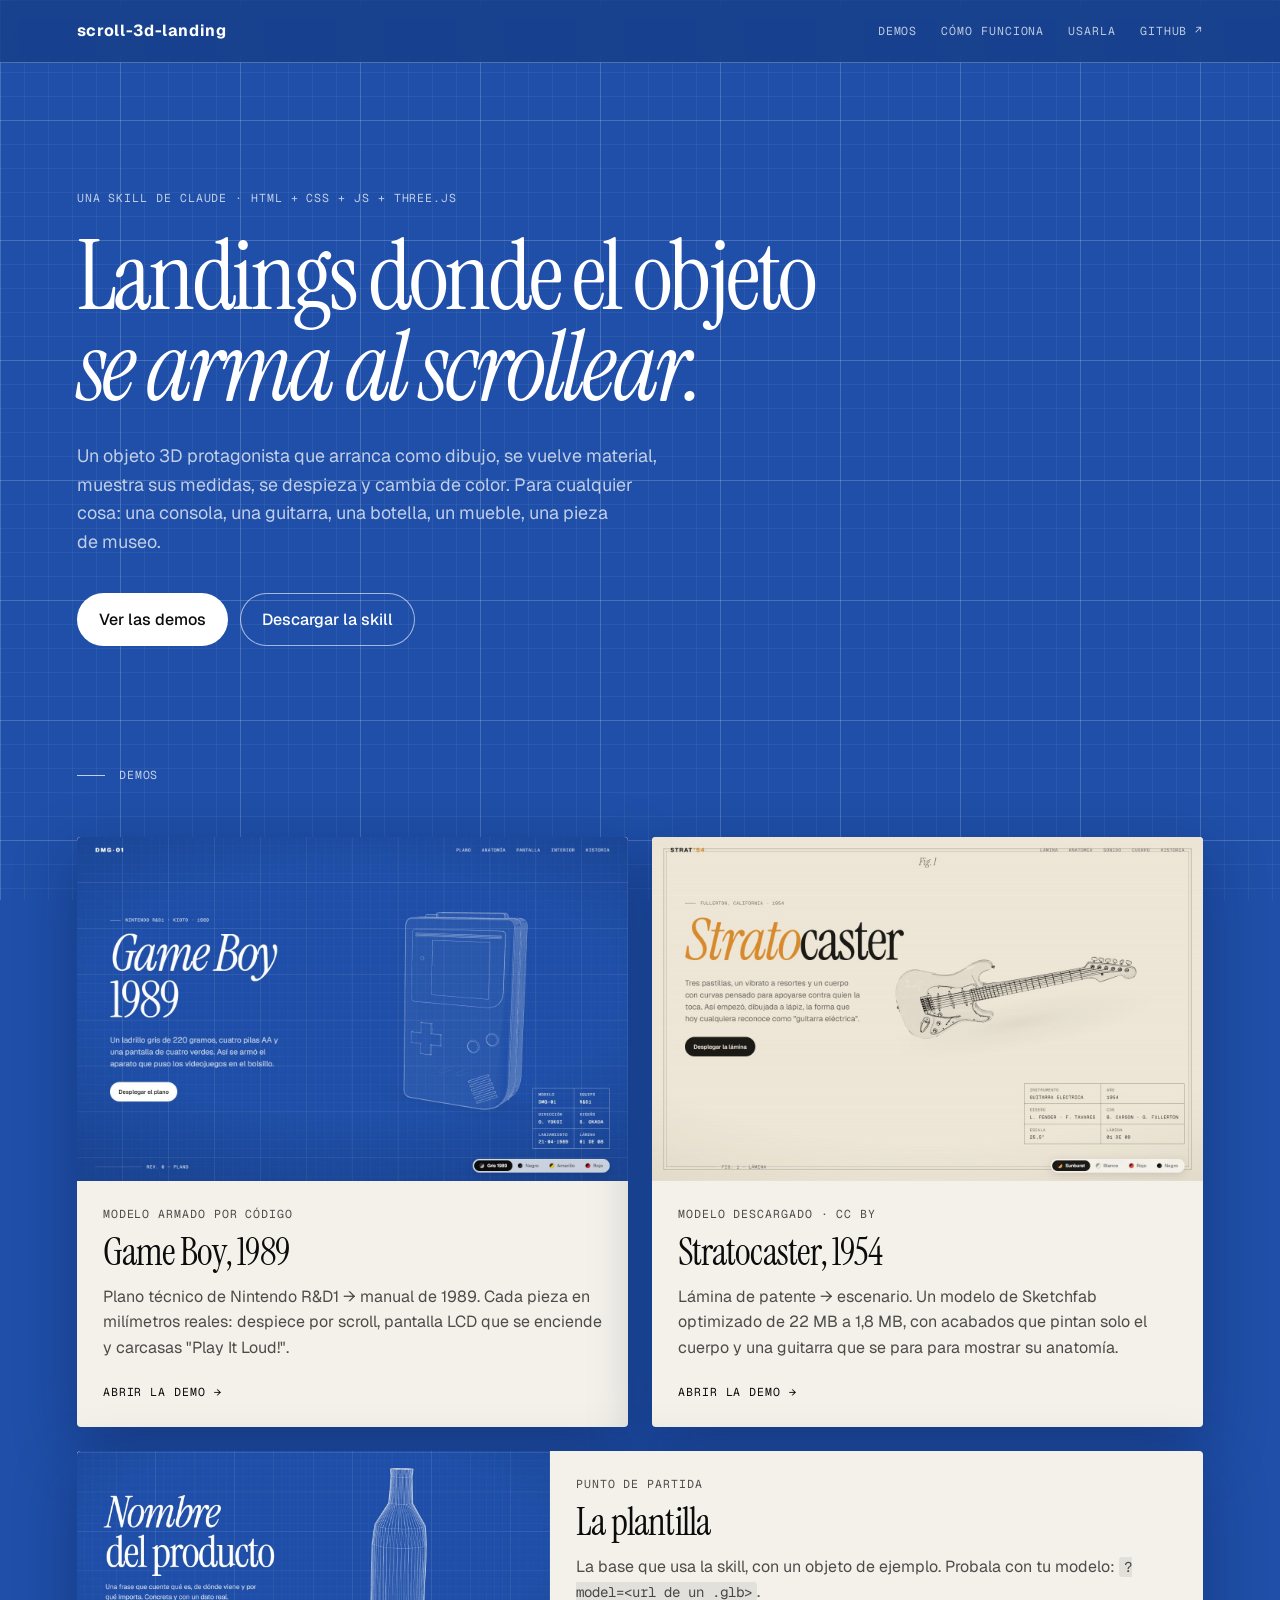
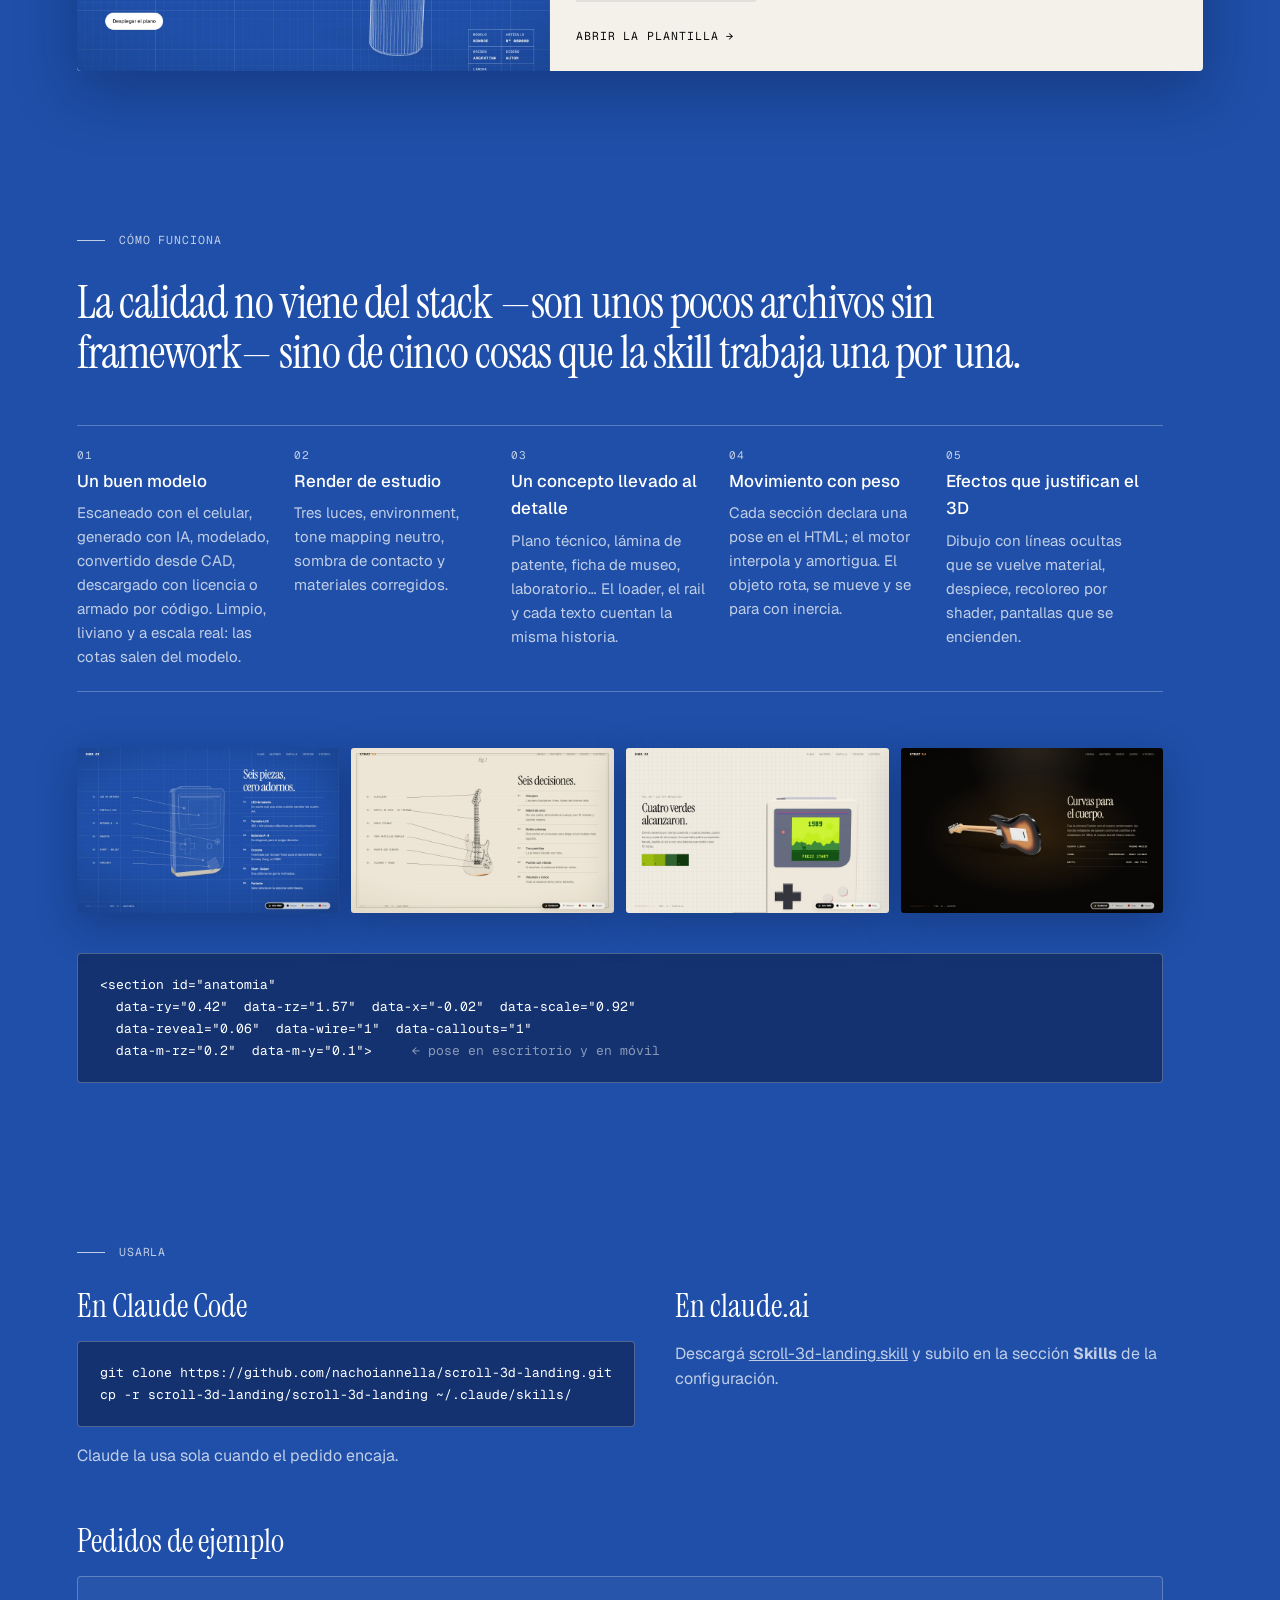
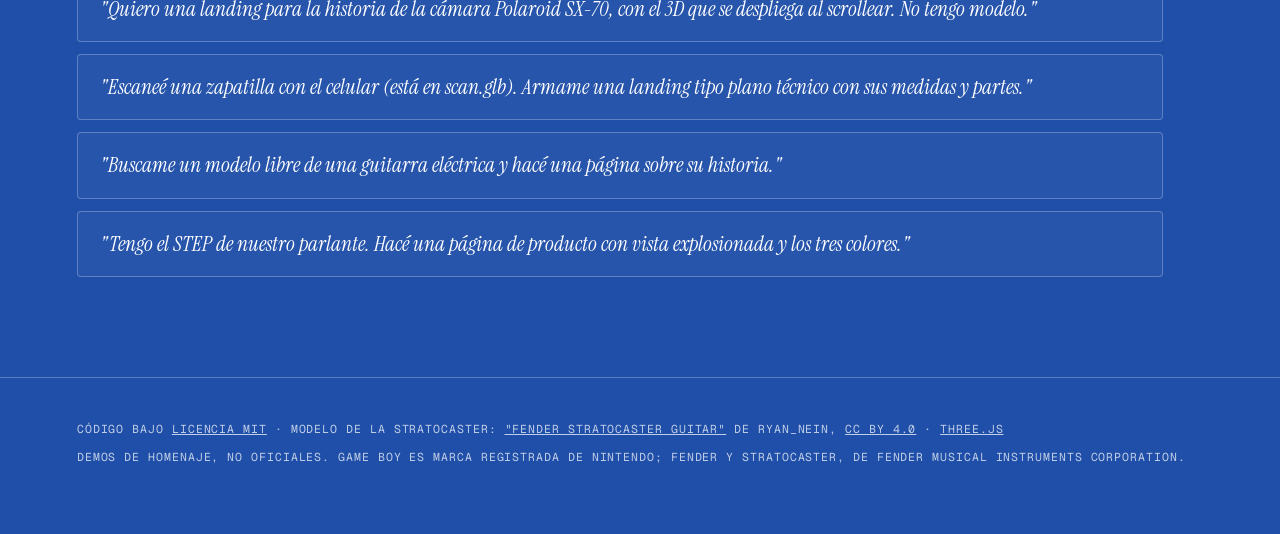
==== index.html @ 737b7b7c "scroll-3d-landing: Claude skill for scroll-driven 3D landing pages - Skill (SKILL.md + references): " ====
<!doctype html>
<html lang="es">
<head>
  <meta charset="utf-8" />
  <meta name="viewport" content="width=device-width, initial-scale=1" />
  <title>scroll-3d-landing — una skill de Claude para landings 3D</title>
  <meta name="description" content="Una skill de Claude para crear landing pages con un objeto 3D protagonista que se arma, se revela y se despieza al scrollear. Demos: Game Boy y Stratocaster." />
  <meta property="og:title" content="scroll-3d-landing" />
  <meta property="og:description" content="Landings con un objeto 3D protagonista, hechas con Claude. Demos: Game Boy (1989) y Stratocaster (1954)." />
  <meta property="og:image" content="https://nachoiannella.github.io/scroll-3d-landing/img/strat-lamina.jpg" />
  <meta name="twitter:card" content="summary_large_image" />
  <link rel="preconnect" href="https://fonts.googleapis.com" />
  <link rel="preconnect" href="https://fonts.gstatic.com" crossorigin />
  <link rel="stylesheet" href="https://fonts.googleapis.com/css2?family=Geist:wght@300..800&family=Geist+Mono:wght@400;500&family=Instrument+Serif:ital@0;1&display=swap" />
  <link rel="stylesheet" href="home.css" />
</head>
<body>
  <header class="nav">
    <a class="brand" href="#top">scroll-3d-landing</a>
    <nav class="mono">
      <a href="#demos">Demos</a>
      <a href="#como">Cómo funciona</a>
      <a href="#usar">Usarla</a>
      <a href="https://github.com/nachoiannella/scroll-3d-landing">GitHub ↗</a>
    </nav>
  </header>

  <main id="top">
    <section class="hero">
      <p class="kicker mono">Una skill de Claude · HTML + CSS + JS + Three.js</p>
      <h1>Landings donde el objeto<br /><em>se arma al scrollear.</em></h1>
      <p class="lede">Un objeto 3D protagonista que arranca como dibujo, se vuelve material, muestra sus medidas, se despieza y cambia de color. Para cualquier cosa: una consola, una guitarra, una botella, un mueble, una pieza de museo.</p>
      <div class="cta">
        <a class="btn" href="#demos">Ver las demos</a>
        <a class="btn btn--ghost" href="scroll-3d-landing.skill" download>Descargar la skill</a>
      </div>
    </section>

    <section id="demos" class="demos">
      <h2 class="label mono">Demos</h2>
      <a class="demo" href="demos/gameboy/">
        <div class="demo__img"><img src="img/gb-plano.jpg" alt="Game Boy dibujado como plano técnico sobre cuadrícula azul" loading="lazy" /><img class="demo__alt" src="img/gb-despiece.jpg" alt="" loading="lazy" /></div>
        <div class="demo__body">
          <p class="mono demo__tag">Modelo armado por código</p>
          <h3>Game Boy, 1989</h3>
          <p>Plano técnico de Nintendo R&amp;D1 → manual de 1989. Cada pieza en milímetros reales: despiece por scroll, pantalla LCD que se enciende y carcasas "Play It Loud!".</p>
          <span class="mono demo__go">Abrir la demo →</span>
        </div>
      </a>
      <a class="demo" href="demos/stratocaster/">
        <div class="demo__img"><img src="img/strat-lamina.jpg" alt="Stratocaster dibujada como lámina de patente" loading="lazy" /><img class="demo__alt" src="img/strat-pastillas.jpg" alt="" loading="lazy" /></div>
        <div class="demo__body">
          <p class="mono demo__tag">Modelo descargado · CC BY</p>
          <h3>Stratocaster, 1954</h3>
          <p>Lámina de patente → escenario. Un modelo de Sketchfab optimizado de 22 MB a 1,8 MB, con acabados que pintan solo el cuerpo y una guitarra que se para para mostrar su anatomía.</p>
          <span class="mono demo__go">Abrir la demo →</span>
        </div>
      </a>
      <a class="demo demo--small" href="scroll-3d-landing/assets/template/">
        <div class="demo__img"><img src="img/plantilla.jpg" alt="La plantilla base con un objeto de ejemplo" loading="lazy" /></div>
        <div class="demo__body">
          <p class="mono demo__tag">Punto de partida</p>
          <h3>La plantilla</h3>
          <p>La base que usa la skill, con un objeto de ejemplo. Probala con tu modelo: <code>?model=&lt;url de un .glb&gt;</code>.</p>
          <span class="mono demo__go">Abrir la plantilla →</span>
        </div>
      </a>
    </section>

    <section id="como" class="how">
      <h2 class="label mono">Cómo funciona</h2>
      <p class="big">La calidad no viene del stack —son unos pocos archivos sin framework— sino de cinco cosas que la skill trabaja una por una.</p>
      <ol class="pillars">
        <li><b>Un buen modelo</b><span>Escaneado con el celular, generado con IA, modelado, convertido desde CAD, descargado con licencia o armado por código. Limpio, liviano y a escala real: las cotas salen del modelo.</span></li>
        <li><b>Render de estudio</b><span>Tres luces, environment, tone mapping neutro, sombra de contacto y materiales corregidos.</span></li>
        <li><b>Un concepto llevado al detalle</b><span>Plano técnico, lámina de patente, ficha de museo, laboratorio… El loader, el rail y cada texto cuentan la misma historia.</span></li>
        <li><b>Movimiento con peso</b><span>Cada sección declara una pose en el HTML; el motor interpola y amortigua. El objeto rota, se mueve y se para con inercia.</span></li>
        <li><b>Efectos que justifican el 3D</b><span>Dibujo con líneas ocultas que se vuelve material, despiece, recoloreo por shader, pantallas que se encienden.</span></li>
      </ol>
      <div class="shots">
        <img src="img/gb-anatomia.jpg" alt="Callouts anclados a las piezas del Game Boy" loading="lazy" />
        <img src="img/strat-anatomia.jpg" alt="Guitarra parada con callouts" loading="lazy" />
        <img src="img/gb-pantalla.jpg" alt="Pantalla del Game Boy encendida" loading="lazy" />
        <img src="img/strat-cuerpo.jpg" alt="Vista trasera de la guitarra en el escenario" loading="lazy" />
      </div>
      <pre class="code"><code>&lt;section id="anatomia"
  data-ry="0.42"  data-rz="1.57"  data-x="-0.02"  data-scale="0.92"
  data-reveal="0.06"  data-wire="1"  data-callouts="1"
  data-m-rz="0.2"  data-m-y="0.1"&gt;     <span>← pose en escritorio y en móvil</span></code></pre>
    </section>

    <section id="usar" class="use">
      <h2 class="label mono">Usarla</h2>
      <div class="cols">
        <div>
          <h3>En Claude Code</h3>
          <pre class="code"><code>git clone https://github.com/nachoiannella/scroll-3d-landing.git
cp -r scroll-3d-landing/scroll-3d-landing ~/.claude/skills/</code></pre>
          <p>Claude la usa sola cuando el pedido encaja.</p>
        </div>
        <div>
          <h3>En claude.ai</h3>
          <p>Descargá <a href="scroll-3d-landing.skill" download>scroll-3d-landing.skill</a> y subilo en la sección <b>Skills</b> de la configuración.</p>
        </div>
      </div>
      <h3>Pedidos de ejemplo</h3>
      <ul class="prompts">
        <li>"Quiero una landing para la historia de la cámara Polaroid SX-70, con el 3D que se despliega al scrollear. No tengo modelo."</li>
        <li>"Escaneé una zapatilla con el celular (está en scan.glb). Armame una landing tipo plano técnico con sus medidas y partes."</li>
        <li>"Buscame un modelo libre de una guitarra eléctrica y hacé una página sobre su historia."</li>
        <li>"Tengo el STEP de nuestro parlante. Hacé una página de producto con vista explosionada y los tres colores."</li>
      </ul>
    </section>
  </main>

  <footer class="foot mono">
    <p>Código bajo <a href="LICENSE">licencia MIT</a> · Modelo de la Stratocaster: <a href="https://sketchfab.com/3d-models/fender-stratocaster-guitar-15a37147641b4c1b963bb494b234593f">"Fender Stratocaster Guitar"</a> de Ryan_Nein, <a href="https://creativecommons.org/licenses/by/4.0/">CC BY 4.0</a> · <a href="https://threejs.org">Three.js</a></p>
    <p>Demos de homenaje, no oficiales. Game Boy es marca registrada de Nintendo; Fender y Stratocaster, de Fender Musical Instruments Corporation.</p>
  </footer>
</body>
</html>
---- home.css ----
:root {
  --serif: "Instrument Serif", "Times New Roman", serif;
  --sans: "Geist", system-ui, sans-serif;
  --mono: "Geist Mono", ui-monospace, monospace;
  --bp: #1f4fa8; --bp-deep: #163c84;
  --paper: #f3f1ea; --ink: #0c0c0d;
  --fg: #fff; --fg-dim: rgba(255, 255, 255, .72); --rule: rgba(255, 255, 255, .26);
  --ease: cubic-bezier(0.23, 1, 0.32, 1);
  --pad: clamp(20px, 6vw, 96px);
}
*, *::before, *::after { box-sizing: border-box; }
html { scroll-behavior: smooth; }
@media (prefers-reduced-motion: reduce) { html { scroll-behavior: auto; } }
body {
  margin: 0; color: var(--fg); font: 400 16px/1.6 var(--sans); -webkit-font-smoothing: antialiased;
  background-color: var(--bp);
  background-image:
    linear-gradient(rgba(255,255,255,.14) 1px, transparent 1px), linear-gradient(90deg, rgba(255,255,255,.14) 1px, transparent 1px),
    linear-gradient(rgba(255,255,255,.05) 1px, transparent 1px), linear-gradient(90deg, rgba(255,255,255,.05) 1px, transparent 1px);
  background-size: 120px 120px, 120px 120px, 24px 24px, 24px 24px;
  background-attachment: fixed;
}
a { color: inherit; }
.mono { font-family: var(--mono); font-size: 11.5px; letter-spacing: .08em; text-transform: uppercase; }
:focus-visible { outline: 2px solid #fff; outline-offset: 3px; }
::selection { background: #fff; color: var(--bp); }

.nav { position: sticky; top: 0; z-index: 5; display: flex; justify-content: space-between; align-items: center; padding: 18px var(--pad); background: rgba(22, 60, 132, .72); backdrop-filter: blur(10px); -webkit-backdrop-filter: blur(10px); border-bottom: 1px solid var(--rule); }
.brand { font-weight: 700; letter-spacing: .04em; text-decoration: none; }
.nav nav { display: flex; gap: 24px; }
.nav nav a { text-decoration: none; color: var(--fg-dim); transition: color 150ms ease; }
@media (hover: hover) { .nav nav a:hover { color: #fff; } }

.hero { padding: clamp(80px, 14vh, 160px) var(--pad) 80px; max-width: 1200px; }
.kicker { color: var(--fg-dim); margin: 0 0 24px; }
h1 { font: 400 clamp(48px, 7.6vw, 120px)/.94 var(--serif); letter-spacing: -0.035em; margin: 0; text-wrap: balance; }
h1 em, .big em { font-style: italic; }
.lede { font-size: clamp(17px, 1.4vw, 20px); color: var(--fg-dim); max-width: 600px; margin: 28px 0 36px; text-wrap: pretty; }
.cta { display: flex; gap: 12px; flex-wrap: wrap; }
.btn { display: inline-flex; padding: 14px 22px; border-radius: 999px; background: #fff; color: var(--ink); text-decoration: none; font-weight: 500; transition: transform 160ms var(--ease), background-color 200ms ease; }
.btn:active { transform: scale(.97); }
.btn--ghost { background: transparent; color: #fff; box-shadow: inset 0 0 0 1px rgba(255,255,255,.6); }
@media (hover: hover) { .btn:hover { background: #e6e6e6; } .btn--ghost:hover { background: rgba(255,255,255,.1); } }

.label { color: var(--fg-dim); margin: 0 0 28px; font-weight: 400; display: flex; align-items: center; gap: 14px; }
.label::before { content: ""; width: 28px; height: 1px; background: currentColor; }

.demos { padding: 40px var(--pad) 100px; display: grid; grid-template-columns: 1fr 1fr; gap: 24px; }
.demos .label { grid-column: 1 / -1; }
.demo { display: flex; flex-direction: column; text-decoration: none; background: var(--paper); color: var(--ink); border-radius: 4px; overflow: hidden; box-shadow: 0 20px 60px rgba(5, 20, 60, .35); transition: transform 400ms var(--ease), box-shadow 400ms var(--ease); }
@media (hover: hover) { .demo:hover { transform: translateY(-4px); box-shadow: 0 28px 70px rgba(5, 20, 60, .45); } .demo:hover .demo__alt { opacity: 1; } }
.demo__img { position: relative; aspect-ratio: 16 / 10; overflow: hidden; background: #ddd; }
.demo__img img { position: absolute; inset: 0; width: 100%; height: 100%; object-fit: cover; display: block; }
.demo__alt { opacity: 0; transition: opacity 500ms var(--ease); }
.demo__body { padding: 24px 26px 26px; display: flex; flex-direction: column; gap: 8px; flex: 1; }
.demo__tag { color: rgba(12,12,13,.55); margin: 0; }
.demo h3 { font: 400 clamp(32px, 3vw, 44px)/1 var(--serif); letter-spacing: -0.02em; margin: 2px 0 4px; }
.demo p { margin: 0; color: rgba(12,12,13,.72); text-wrap: pretty; }
.demo__go { margin-top: auto; padding-top: 14px; }
.demo--small { grid-column: 1 / -1; flex-direction: row; }
.demo--small .demo__img { width: 42%; aspect-ratio: auto; min-height: 220px; }
code { font-family: var(--mono); font-size: .88em; background: rgba(12,12,13,.07); padding: 1px 5px; border-radius: 3px; }

.how, .use { padding: 60px var(--pad) 100px; max-width: 1240px; }
.big { font: 400 clamp(30px, 3.6vw, 52px)/1.08 var(--serif); letter-spacing: -0.02em; margin: 0 0 48px; max-width: 980px; text-wrap: balance; }
.pillars { list-style: none; counter-reset: p; padding: 0; margin: 0 0 56px; display: grid; grid-template-columns: repeat(5, 1fr); border-top: 1px solid var(--rule); }
@media (max-width: 1100px) { .pillars { grid-template-columns: 1fr 1fr; } }
@media (max-width: 560px) { .pillars { grid-template-columns: 1fr; } }
.pillars li { counter-increment: p; padding: 22px 22px 22px 0; border-bottom: 1px solid var(--rule); display: flex; flex-direction: column; gap: 6px; }
.pillars li::before { content: counter(p, decimal-leading-zero); font: 11px var(--mono); letter-spacing: .08em; color: var(--fg-dim); }
.pillars b { font-weight: 500; font-size: 17px; }
.pillars span { color: var(--fg-dim); font-size: 15px; }
.shots { display: grid; grid-template-columns: repeat(4, 1fr); gap: 12px; margin-bottom: 40px; }
.shots img { width: 100%; aspect-ratio: 16 / 10; object-fit: cover; border-radius: 3px; display: block; box-shadow: 0 12px 40px rgba(5,20,60,.3); }
.code { margin: 0; padding: 20px 22px; background: rgba(10, 28, 64, .55); border: 1px solid var(--rule); border-radius: 4px; overflow-x: auto; font: 13px/1.7 var(--mono); }
.code code { background: none; padding: 0; font-size: inherit; color: #fff; }
.code span { color: rgba(255,255,255,.5); }

.cols { display: grid; grid-template-columns: 1fr 1fr; gap: 40px; margin-bottom: 40px; }
.use h3 { font: 400 32px/1.1 var(--serif); margin: 0 0 16px; }
.use p { color: var(--fg-dim); }
.prompts { list-style: none; padding: 0; margin: 0; display: grid; gap: 12px; }
.prompts li { padding: 18px 22px; border: 1px solid var(--rule); border-radius: 4px; background: rgba(255,255,255,.04); font: italic 400 21px/1.35 var(--serif); }

.foot { padding: 40px var(--pad) 60px; border-top: 1px solid var(--rule); color: var(--fg-dim); line-height: 1.9; }
.foot p { margin: 0 0 6px; }

@media (max-width: 860px) {
  .nav nav a:not(:last-child) { display: none; }
  .demos, .cols { grid-template-columns: 1fr; }
  .demo--small { flex-direction: column; }
  .demo--small .demo__img { width: 100%; aspect-ratio: 16 / 10; min-height: 0; }
  .shots { grid-template-columns: 1fr 1fr; }
}
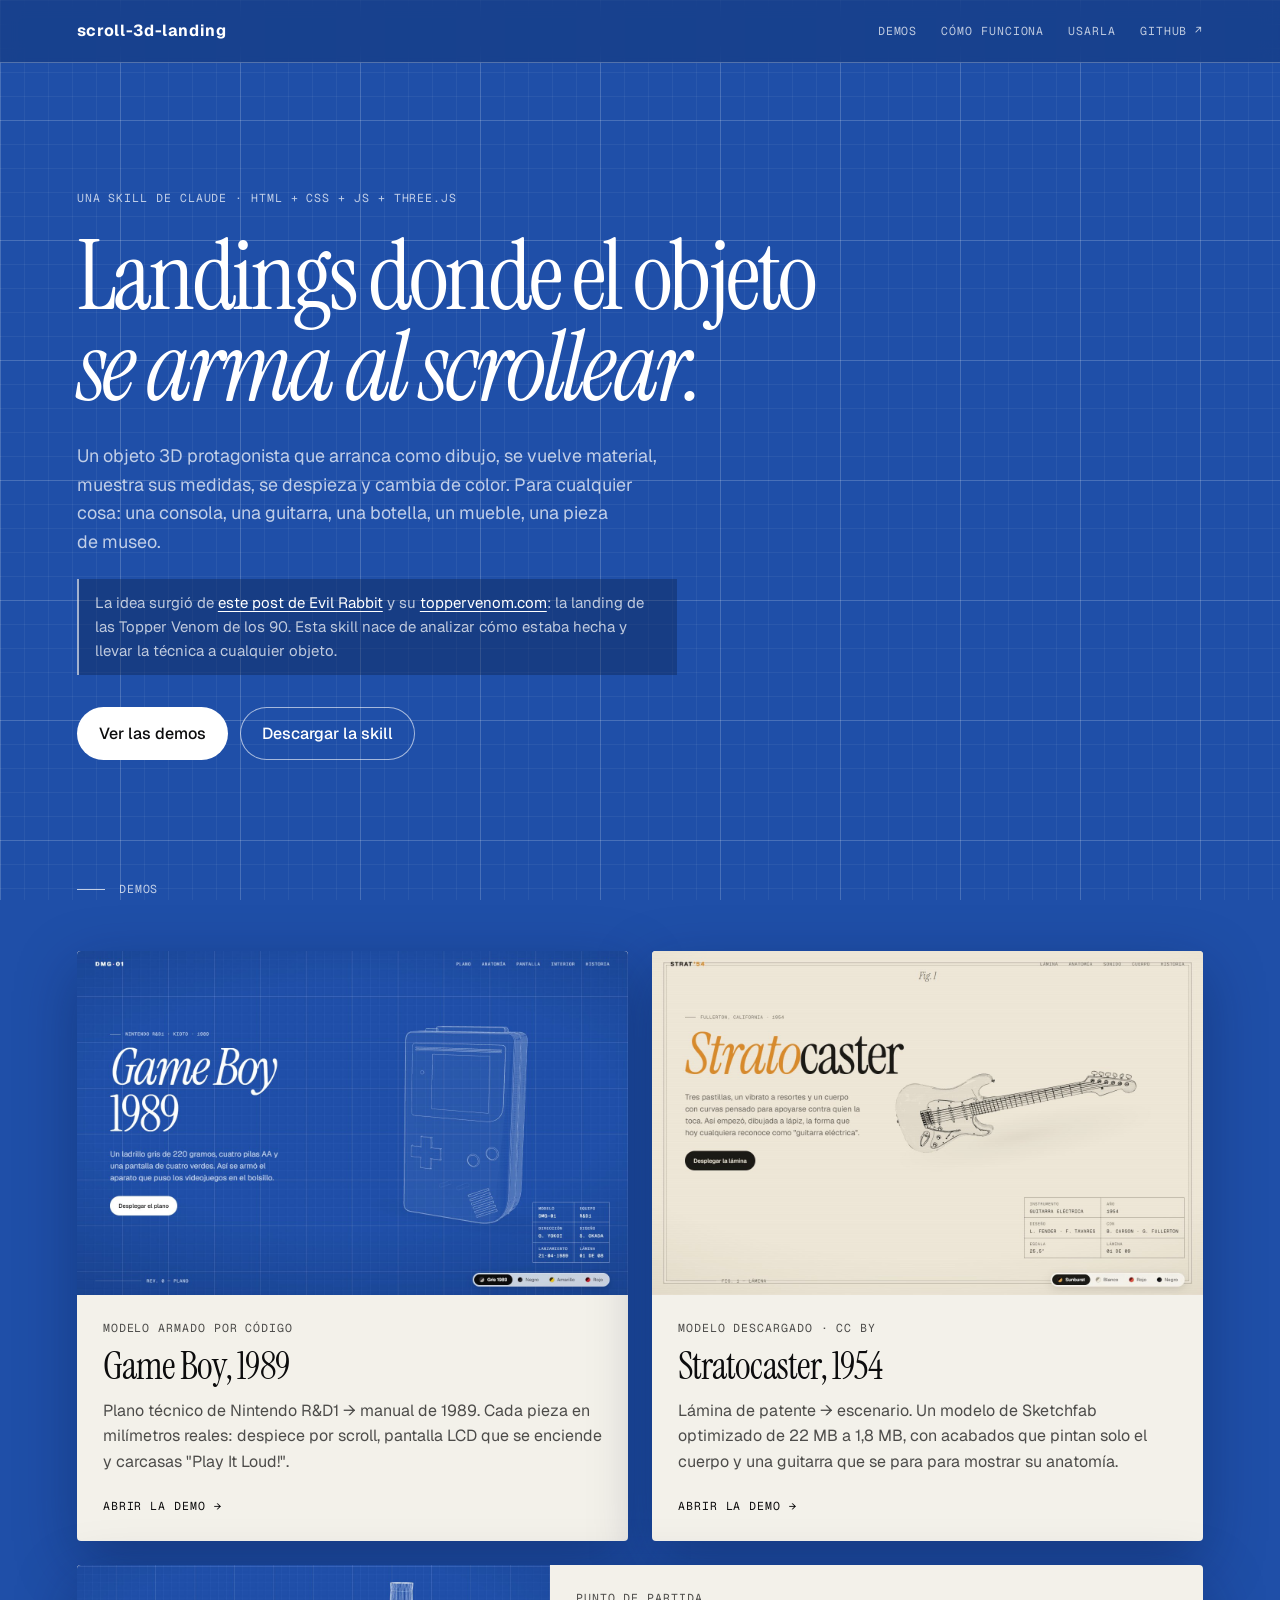
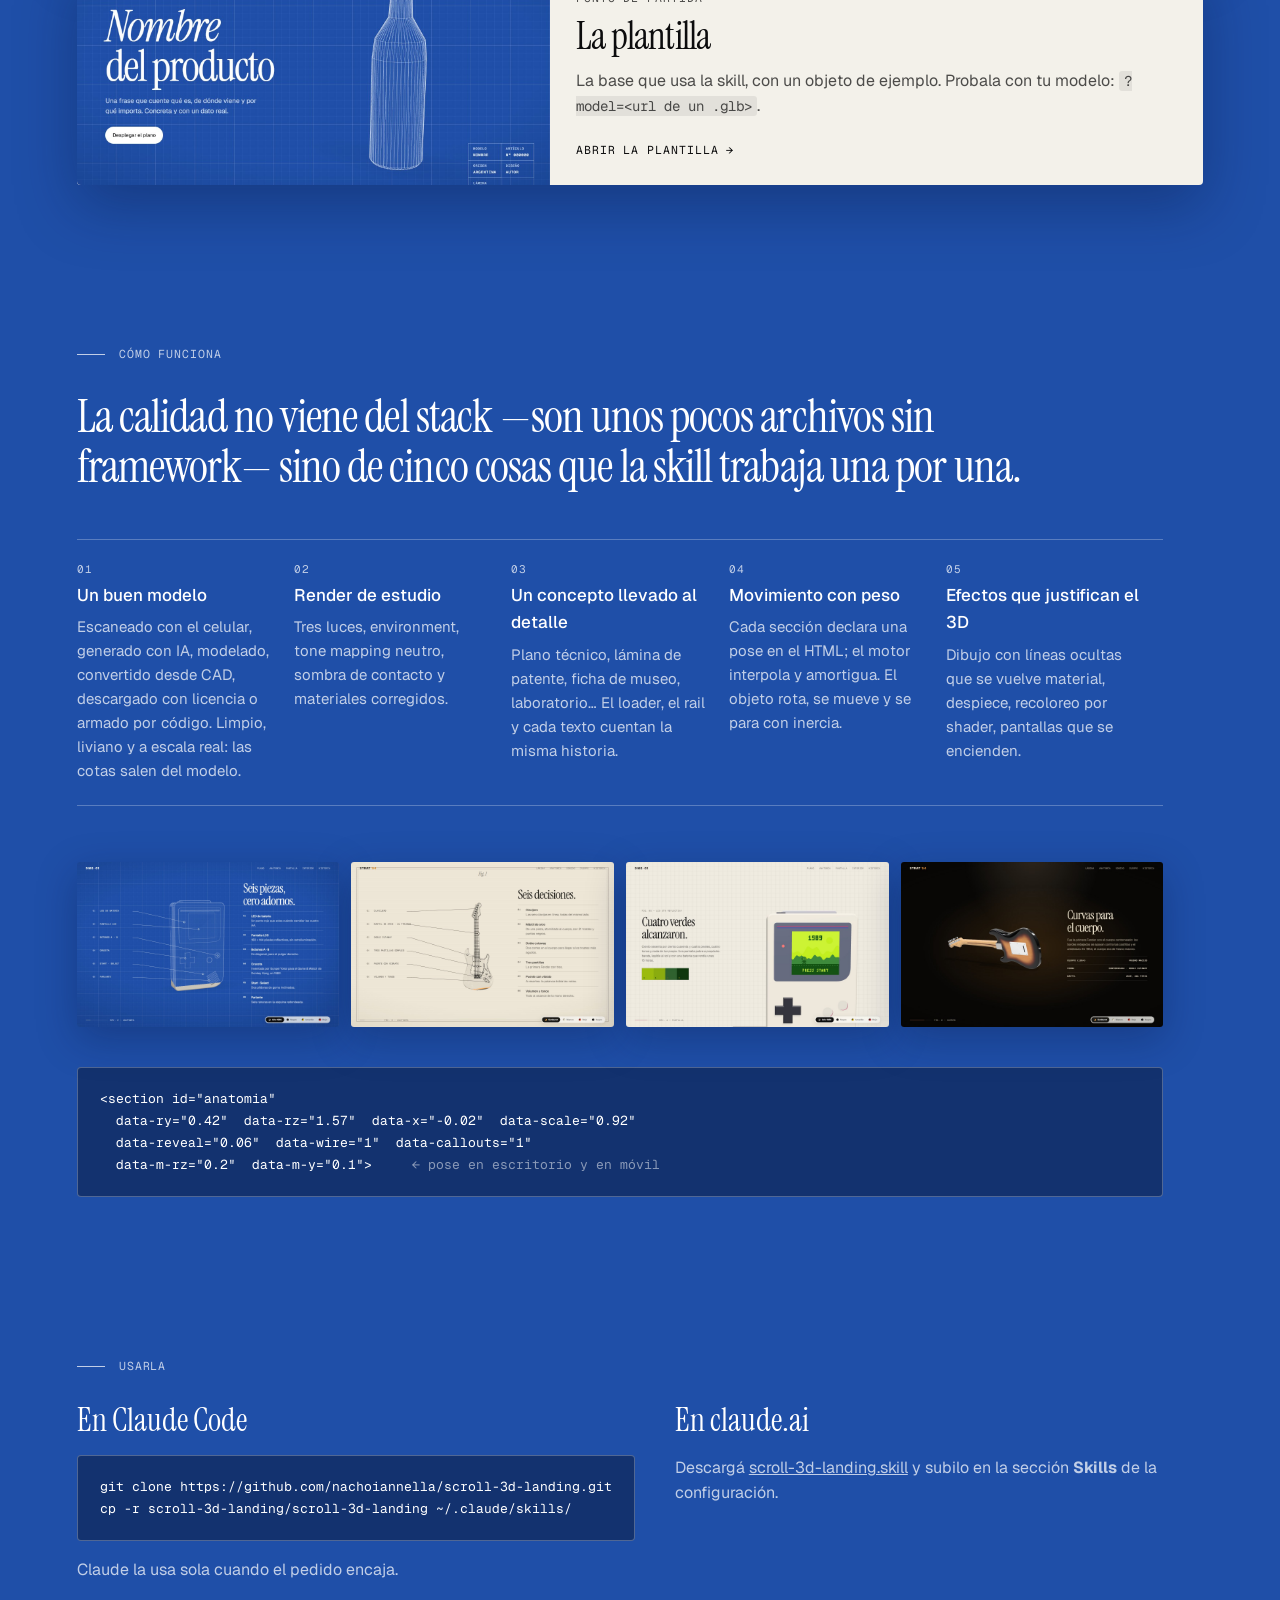
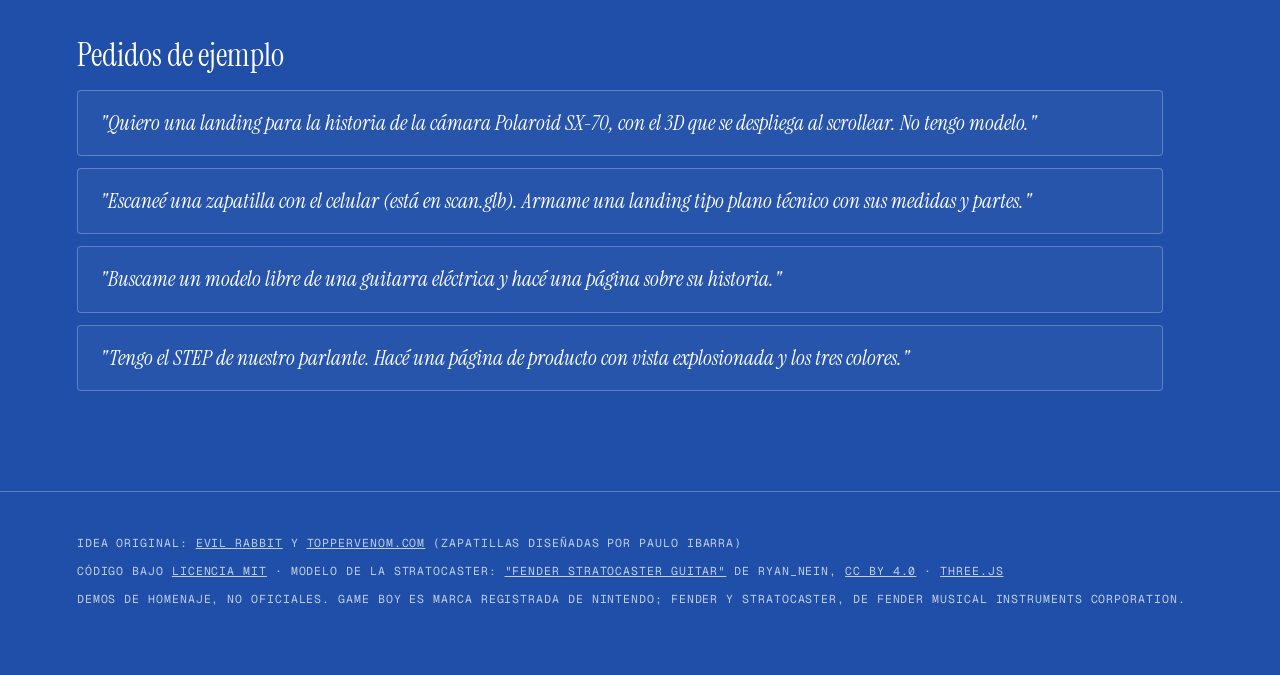
==== commit 881c5c6d: "Credit Evil Rabbit's toppervenom.com as the origin of the idea - README, home page and SKILL.md now " ====
--- a/index.html
+++ b/index.html
@@ -30,6 +30,7 @@
       <p class="kicker mono">Una skill de Claude · HTML + CSS + JS + Three.js</p>
       <h1>Landings donde el objeto<br /><em>se arma al scrollear.</em></h1>
       <p class="lede">Un objeto 3D protagonista que arranca como dibujo, se vuelve material, muestra sus medidas, se despieza y cambia de color. Para cualquier cosa: una consola, una guitarra, una botella, un mueble, una pieza de museo.</p>
+      <p class="origin">La idea surgió de <a href="https://x.com/evilrabbit_/status/2120605106425167882">este post de Evil Rabbit</a> y su <a href="https://toppervenom.com">toppervenom.com</a>: la landing de las Topper Venom de los 90. Esta skill nace de analizar cómo estaba hecha y llevar la técnica a cualquier objeto.</p>
       <div class="cta">
         <a class="btn" href="#demos">Ver las demos</a>
         <a class="btn btn--ghost" href="scroll-3d-landing.skill" download>Descargar la skill</a>
@@ -114,6 +115,7 @@
   </main>
 
   <footer class="foot mono">
+    <p>Idea original: <a href="https://x.com/evilrabbit_/status/2120605106425167882">Evil Rabbit</a> y <a href="https://toppervenom.com">toppervenom.com</a> (zapatillas diseñadas por Paulo Ibarra)</p>
     <p>Código bajo <a href="LICENSE">licencia MIT</a> · Modelo de la Stratocaster: <a href="https://sketchfab.com/3d-models/fender-stratocaster-guitar-15a37147641b4c1b963bb494b234593f">"Fender Stratocaster Guitar"</a> de Ryan_Nein, <a href="https://creativecommons.org/licenses/by/4.0/">CC BY 4.0</a> · <a href="https://threejs.org">Three.js</a></p>
     <p>Demos de homenaje, no oficiales. Game Boy es marca registrada de Nintendo; Fender y Stratocaster, de Fender Musical Instruments Corporation.</p>
   </footer>
--- a/home.css
+++ b/home.css
@@ -36,6 +36,8 @@
 h1 { font: 400 clamp(48px, 7.6vw, 120px)/.94 var(--serif); letter-spacing: -0.035em; margin: 0; text-wrap: balance; }
 h1 em, .big em { font-style: italic; }
 .lede { font-size: clamp(17px, 1.4vw, 20px); color: var(--fg-dim); max-width: 600px; margin: 28px 0 36px; text-wrap: pretty; }
+.origin { max-width: 600px; margin: -14px 0 32px; padding: 12px 16px; border-left: 2px solid rgba(255,255,255,.6); background: rgba(10, 28, 64, .35); color: var(--fg-dim); font-size: 15px; }
+.origin a { color: #fff; text-underline-offset: 3px; }
 .cta { display: flex; gap: 12px; flex-wrap: wrap; }
 .btn { display: inline-flex; padding: 14px 22px; border-radius: 999px; background: #fff; color: var(--ink); text-decoration: none; font-weight: 500; transition: transform 160ms var(--ease), background-color 200ms ease; }
 .btn:active { transform: scale(.97); }
